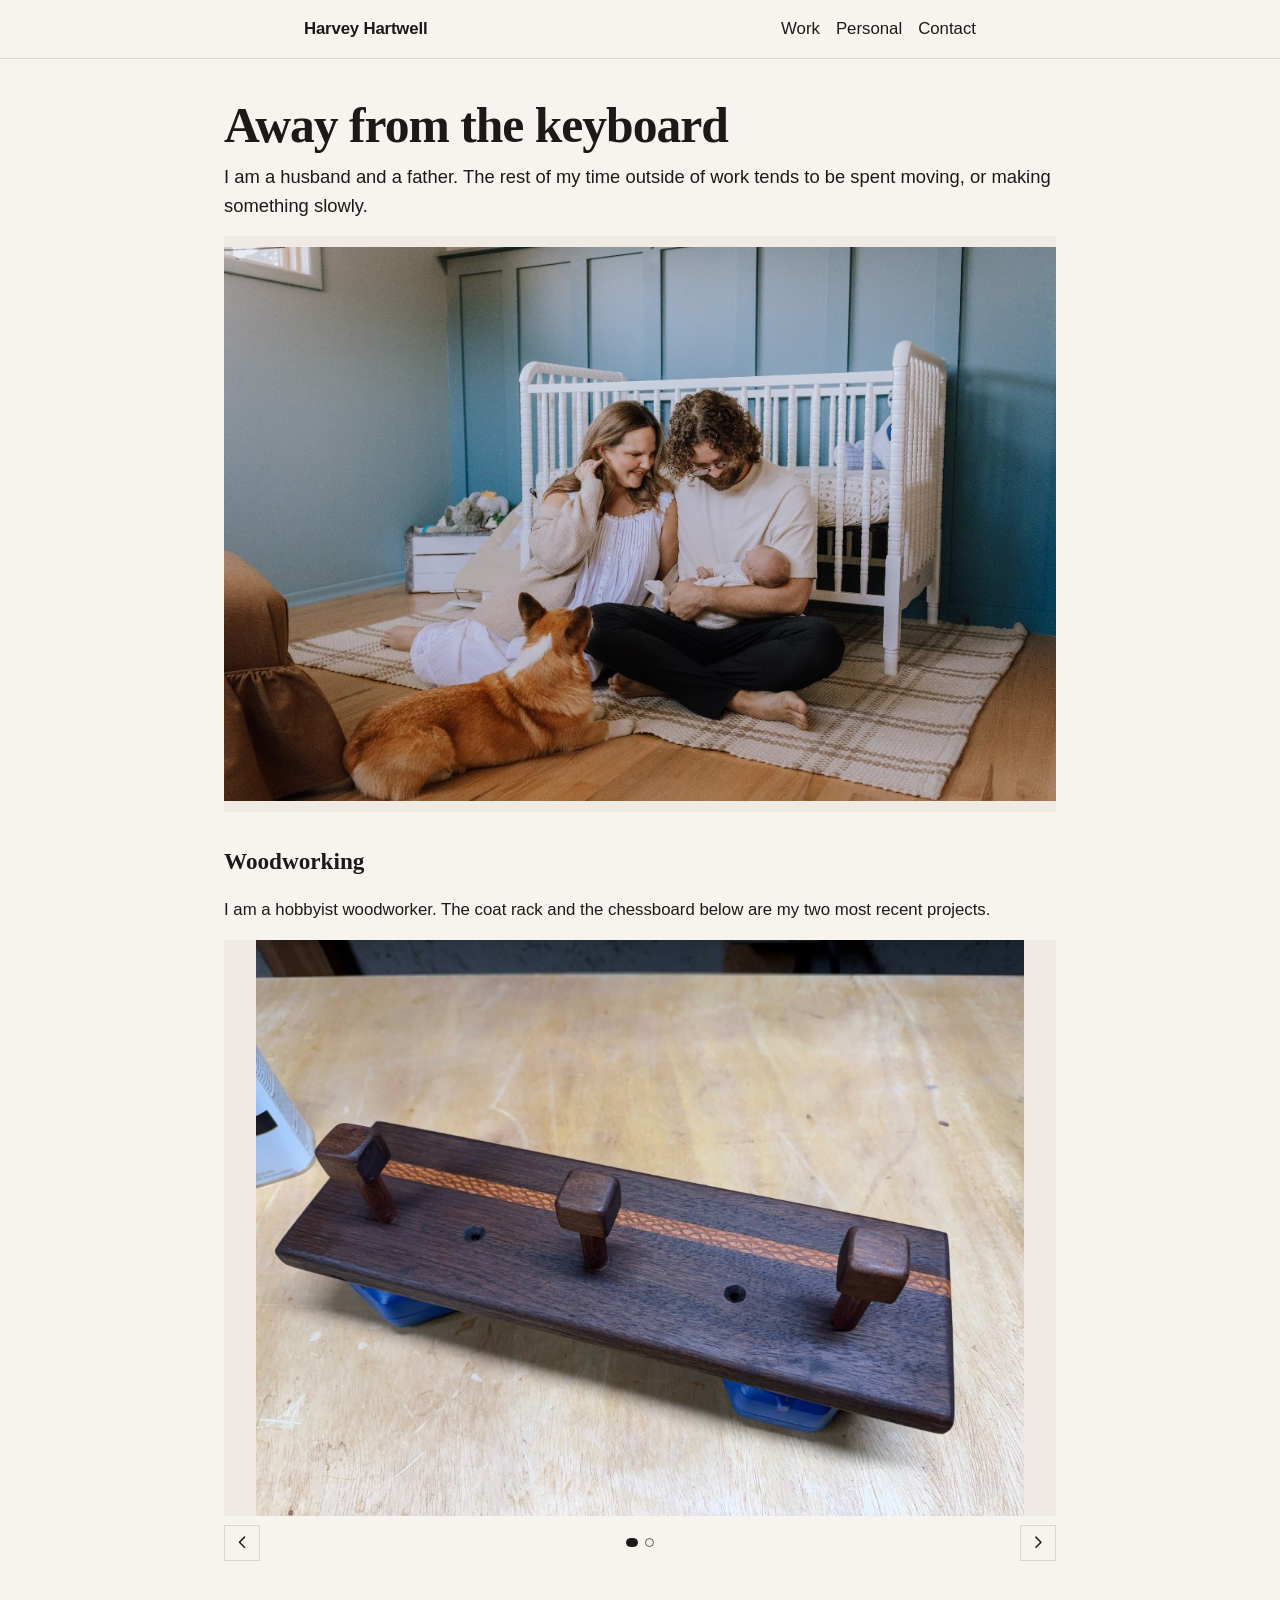
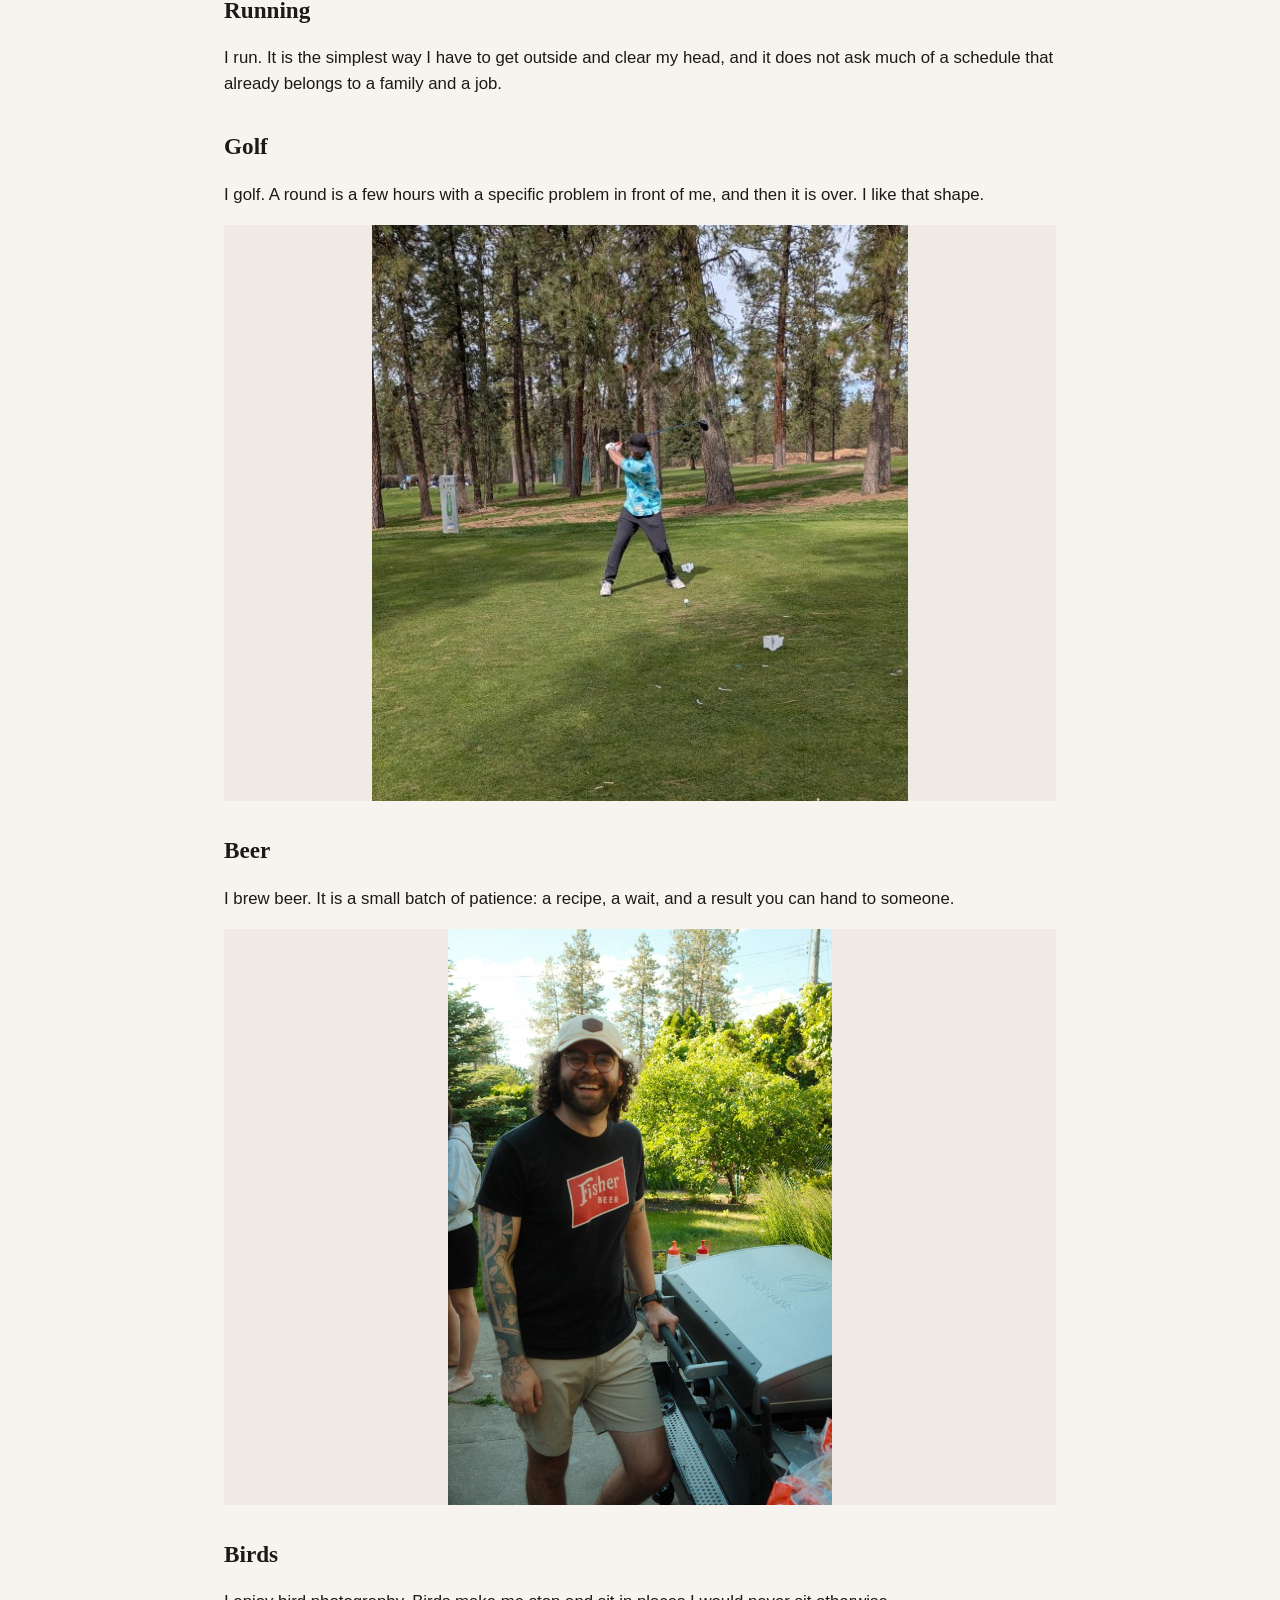
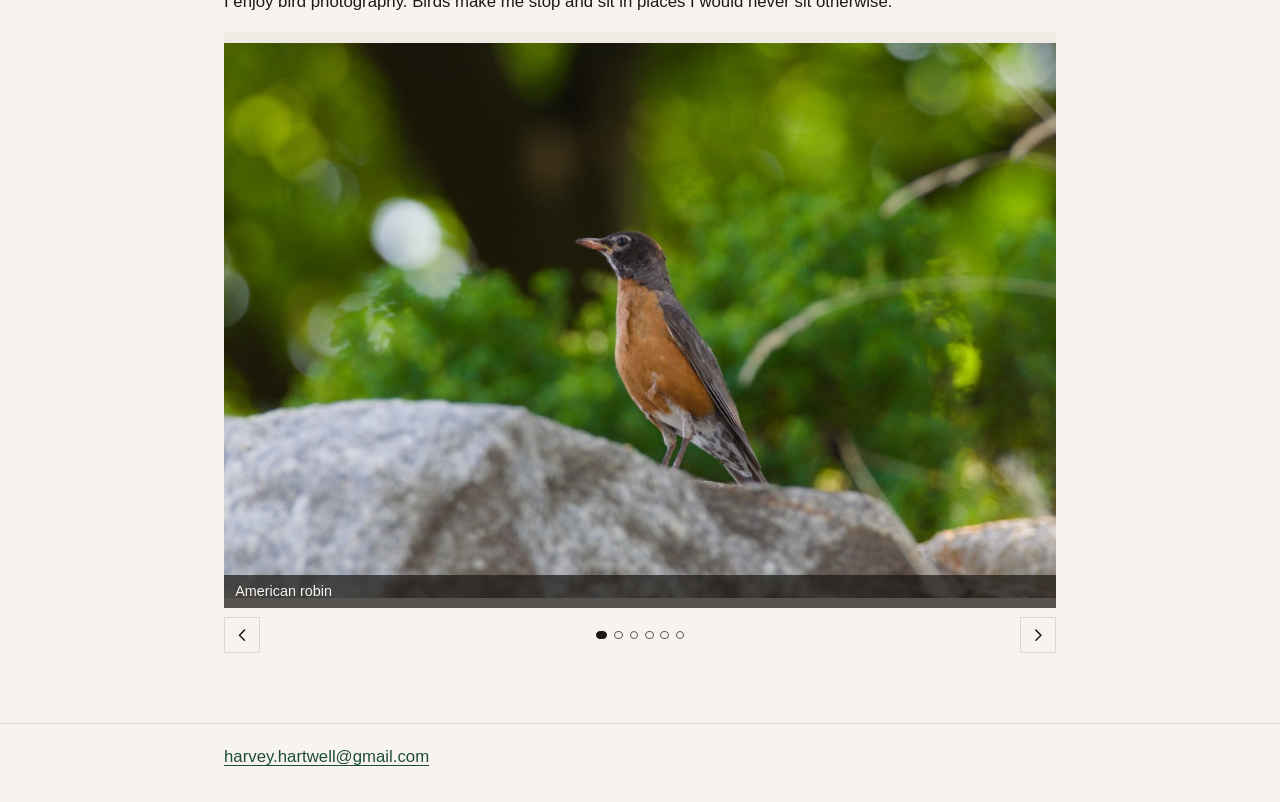
==== personal.html @ fe86a916 "Add the personal site so it can be hosted from GitHub." ====
<!DOCTYPE html>
<html lang="en">
<head>
  <meta charset="utf-8">
  <meta name="viewport" content="width=device-width, initial-scale=1">
  <title>Personal — Harvey Hartwell</title>
  <meta name="description" content="Harvey Hartwell is a husband and father. He runs, woodworks, golfs, brews beer, builds furniture, and dabbles in bird photography.">
  <link rel="stylesheet" href="styles.css?v=12">
</head>
<body>
  <header class="site">
    <div class="bar">
      <a class="brand" href="index.html">Harvey Hartwell</a>
      <nav aria-label="Primary">
        <a href="index.html">Work</a>
        <a href="personal.html">Personal</a>
        <a href="index.html#contact">Contact</a>
      </nav>
    </div>
  </header>

  <main class="wrap wide">
    <h1>Away from the keyboard</h1>
    <p class="lede">I am a husband and a father. The rest of my time outside of work tends to be spent moving, or making something slowly.</p>
    <figure>
      <img src="images/family.jpg" alt="Harvey sitting on the floor with his wife, their baby, and their dog in a nursery.">
    </figure>

    <h2>Woodworking</h2>
    <p>I am a hobbyist woodworker. The coat rack and the chessboard below are my two most recent projects.</p>
    <div class="carousel" data-carousel aria-label="Woodworking">
      <div class="carousel-view">
        <figure class="slide is-active">
          <img src="images/coat-rack.jpg" alt="A dark wood coat rack with three pegs and a light inlaid stripe, sitting on a workbench.">
        </figure>
        <figure class="slide">
          <img src="images/chessboard.jpg" alt="A wooden chessboard with a dark red frame and a full set of pieces, on a wooden table.">
        </figure>
      </div>
      <div class="carousel-controls">
        <button type="button" data-prev aria-label="Previous">
          <svg viewBox="0 0 20 20" aria-hidden="true" focusable="false"><path d="M12.5 4.5 7 10l5.5 5.5" fill="none" stroke="currentColor" stroke-width="1.6" stroke-linecap="round" stroke-linejoin="round"/></svg>
        </button>
        <div class="dots" data-dots></div>
        <button type="button" data-next aria-label="Next">
          <svg viewBox="0 0 20 20" aria-hidden="true" focusable="false"><path d="M7.5 4.5 13 10l-5.5 5.5" fill="none" stroke="currentColor" stroke-width="1.6" stroke-linecap="round" stroke-linejoin="round"/></svg>
        </button>
      </div>
    </div>

    <h2>Running</h2>
    <p>I run. It is the simplest way I have to get outside and clear my head, and it does not ask much of a schedule that already belongs to a family and a job.</p>

    <h2>Golf</h2>
    <p>I golf. A round is a few hours with a specific problem in front of me, and then it is over. I like that shape.</p>
    <figure>
      <img src="images/golf.jpg?v=2" alt="Harvey mid-swing on a golf course, in a blue patterned shirt, with tall pine trees behind him.">
    </figure>

    <h2>Beer</h2>
    <p>I brew beer. It is a small batch of patience: a recipe, a wait, and a result you can hand to someone.</p>
    <figure>
      <img src="images/outside.jpg" alt="Harvey smiling outdoors next to a grill, wearing a cap and a Fisher Beer shirt.">
    </figure>

    <h2>Birds</h2>
    <p>I enjoy bird photography. Birds make me stop and sit in places I would never sit otherwise.</p>
    <div class="carousel" data-carousel aria-label="Birds">
      <div class="carousel-view">
        <figure class="slide is-active">
          <img src="images/american-robin.jpg" alt="An American robin standing on a gray rock, with green trees behind it.">
          <figcaption>American robin</figcaption>
        </figure>
        <figure class="slide">
          <img src="images/mallard.jpg" alt="A female mallard swimming, reflected in dark water.">
          <figcaption>Mallard</figcaption>
        </figure>
        <figure class="slide">
          <img src="images/coopers-hawk.jpg" alt="A Cooper's hawk perched on a bare branch against a warm sky.">
          <figcaption>Cooper's hawk</figcaption>
        </figure>
        <figure class="slide">
          <img src="images/california-quail.jpg" alt="A California quail standing on a rock with food in its beak.">
          <figcaption>California quail</figcaption>
        </figure>
        <figure class="slide">
          <img src="images/pygmy-nuthatch.jpg" alt="A pygmy nuthatch clinging upside down to the underside of a tree limb.">
          <figcaption>Pygmy nuthatch</figcaption>
        </figure>
        <figure class="slide">
          <img src="images/calliope-hummingbird.jpg" alt="A Calliope hummingbird perched on a thin twig among out-of-focus leaves.">
          <figcaption>Calliope hummingbird</figcaption>
        </figure>
      </div>
      <div class="carousel-controls">
        <button type="button" data-prev aria-label="Previous">
          <svg viewBox="0 0 20 20" aria-hidden="true" focusable="false"><path d="M12.5 4.5 7 10l5.5 5.5" fill="none" stroke="currentColor" stroke-width="1.6" stroke-linecap="round" stroke-linejoin="round"/></svg>
        </button>
        <div class="dots" data-dots></div>
        <button type="button" data-next aria-label="Next">
          <svg viewBox="0 0 20 20" aria-hidden="true" focusable="false"><path d="M7.5 4.5 13 10l-5.5 5.5" fill="none" stroke="currentColor" stroke-width="1.6" stroke-linecap="round" stroke-linejoin="round"/></svg>
        </button>
      </div>
    </div>
  </main>
  <script src="carousel.js?v=4"></script>

  <footer class="site">
    <div class="wrap wide"><a href="mailto:harvey.hartwell@gmail.com">harvey.hartwell@gmail.com</a></div>
  </footer>
</body>
</html>
---- styles.css ----
:root {
  --ink: #1c1916;
  --muted: #5c564e;
  --line: #ddd6cc;
  --paper: #f7f4ef;
  --card: #fffdf9;
  --accent: #1f4d3a;
  --accent-soft: #e7f0eb;
}

* { box-sizing: border-box; }

html { scroll-behavior: smooth; }

body {
  margin: 0;
  background: var(--paper);
  color: var(--ink);
  font-family: "Avenir Next", "Segoe UI", sans-serif;
  font-size: 1.05rem;
  line-height: 1.55;
}

a {
  color: var(--accent);
  text-underline-offset: 0.15em;
}

a:hover { color: #143628; }

a:focus-visible,
button:focus-visible {
  outline: 2px solid var(--accent);
  outline-offset: 3px;
}

.wrap {
  width: min(42rem, calc(100% - 2rem));
  margin: 0 auto;
}

header.site {
  position: sticky;
  top: 0;
  z-index: 2;
  border-bottom: 1px solid var(--line);
  background: var(--paper);
}

#work,
#contact {
  scroll-margin-top: 4.5rem;
}

.bar {
  display: flex;
  justify-content: space-between;
  align-items: baseline;
  gap: 1rem;
  width: min(42rem, calc(100% - 2rem));
  margin: 0 auto;
  padding: 1rem 0;
}

.brand {
  color: var(--ink);
  font-weight: 650;
  text-decoration: none;
  letter-spacing: -0.01em;
}

nav {
  display: flex;
  gap: 1rem;
}

nav a {
  color: var(--ink);
  text-decoration: none;
}

nav a:hover { text-decoration: underline; }

main { padding: 2.5rem 0 4rem; }

h1 {
  font-family: "Iowan Old Style", Palatino, Georgia, serif;
  font-size: clamp(2.2rem, 5vw, 3.1rem);
  font-weight: 600;
  letter-spacing: -0.02em;
  line-height: 1.1;
  margin: 0 0 0.6rem;
}

h2 {
  font-family: "Iowan Old Style", Palatino, Georgia, serif;
  font-size: 1.45rem;
  font-weight: 600;
  margin: 2rem 0 0.4rem;
}

.lede {
  font-size: 1.15rem;
  margin: 0 0 1rem;
}

.muted { color: var(--muted); }

.status {
  display: inline-block;
  margin: 0 0 0.8rem;
  padding: 0.15rem 0.5rem;
  border-radius: 999px;
  background: var(--accent-soft);
  color: var(--accent);
  font-size: 0.82rem;
  font-weight: 650;
  letter-spacing: 0.02em;
}

.work {
  list-style: none;
  margin: 1.5rem 0 0;
  padding: 0;
}

.work li {
  border-top: 1px solid var(--line);
}

.work summary {
  display: block;
  position: relative;
  padding: 1rem 1.75rem 1rem 0;
  cursor: pointer;
  list-style: none;
}

.work summary::-webkit-details-marker {
  display: none;
}

.work summary::marker {
  content: "";
}

.work summary::after {
  content: "+";
  position: absolute;
  top: 1.15rem;
  right: 0;
  color: var(--muted);
  font-size: 1.35rem;
  line-height: 1;
}

.work details[open] summary::after {
  content: "\2212";
}

.work summary:hover h3 {
  color: var(--accent);
}

.work summary h3 {
  margin: 0.25rem 0;
  font-family: "Iowan Old Style", Palatino, Georgia, serif;
  font-size: 1.35rem;
  font-weight: 600;
}

.work summary p {
  margin: 0;
}

.detail {
  margin: 0 0 0.35rem;
  padding: 0.15rem 0 1rem 0.9rem;
  border-left: 2px solid var(--line);
}

@supports selector(::details-content) {
  .work details {
    interpolate-size: allow-keywords;
  }

  .work details::details-content {
    height: 0;
    overflow: clip;
    transition:
      height 0.4s ease,
      content-visibility 0.4s allow-discrete;
  }

  .work details[open]::details-content {
    height: auto;
  }

  @starting-style {
    .work details[open]::details-content {
      height: 0;
    }
  }
}

@media (prefers-reduced-motion: reduce) {
  .work details::details-content,
  .slide,
  .dots button,
  .dots button::before {
    transition: none;
  }
}

.detail h4 {
  margin: 1.15rem 0 0.25rem;
  font-family: "Iowan Old Style", Palatino, Georgia, serif;
  font-size: 1.15rem;
  font-weight: 600;
}

.detail p {
  margin: 0.35rem 0 0.7rem;
}

.meta {
  color: var(--muted);
  font-size: 0.9rem;
}

section p { margin: 0.4rem 0 0.8rem; }

ul.plain {
  margin: 0.3rem 0 0.8rem;
  padding-left: 1.15rem;
}

ul.plain li { margin: 0.25rem 0; }

.stack {
  margin-top: 1.5rem;
  padding-top: 1rem;
  border-top: 1px solid var(--line);
  color: var(--muted);
}

footer.site {
  border-top: 1px solid var(--line);
  padding: 1.25rem 0 2rem;
  color: var(--muted);
}

.back {
  display: block;
  margin-bottom: 1rem;
  color: var(--muted);
}

.wide { width: min(52rem, calc(100% - 2rem)); }

figure {
  margin: 1rem 0 0;
}

figure img {
  display: block;
  width: 100%;
  height: min(70vh, 36rem);
  object-fit: contain;
  object-position: center;
  background: #efeae3;
}

figcaption {
  margin-top: 0.35rem;
  color: var(--muted);
  font-size: 0.9rem;
}

.carousel {
  margin: 1rem 0 0.4rem;
}

.carousel-view {
  position: relative;
  width: 100%;
  height: min(70vh, 36rem);
  overflow: hidden;
  background: #efeae3;
}

.slide {
  position: absolute;
  inset: 0;
  margin: 0;
  opacity: 0;
  pointer-events: none;
  transition: opacity 0.2s ease;
}

.slide.is-active {
  opacity: 1;
  pointer-events: auto;
  z-index: 1;
}

.slide img {
  width: 100%;
  height: 100%;
  max-width: 100%;
  max-height: 100%;
  object-fit: contain;
  background: transparent;
}

.slide figcaption {
  position: absolute;
  left: 0;
  right: 0;
  bottom: 0;
  margin: 0;
  padding: 0.35rem 0.7rem;
  background: rgb(28 25 22 / 72%);
  color: #f7f4ef;
}

.carousel-controls {
  display: flex;
  justify-content: space-between;
  align-items: center;
  gap: 0.75rem;
  margin-top: 0.55rem;
}

.carousel-controls [data-prev],
.carousel-controls [data-next] {
  display: grid;
  place-items: center;
  width: 2.25rem;
  height: 2.25rem;
  padding: 0;
  color: var(--ink);
  background: transparent;
  border: 1px solid var(--line);
  cursor: pointer;
  transition: color 0.2s ease, border-color 0.2s ease;
}

.carousel-controls [data-prev] svg,
.carousel-controls [data-next] svg {
  width: 1.15rem;
  height: 1.15rem;
}

.carousel-controls [data-prev]:hover,
.carousel-controls [data-next]:hover {
  border-color: var(--accent);
  color: var(--accent);
}

.dots {
  display: flex;
  align-items: center;
  justify-content: center;
  gap: 0.1rem;
}

.dots button {
  display: grid;
  place-items: center;
  padding: 0.16rem;
  border: 0;
  border-radius: 999px;
  background: transparent;
  cursor: pointer;
}

.dots button::before {
  content: "";
  box-sizing: content-box;
  width: 0.42rem;
  height: 0.42rem;
  padding: 0;
  border: 1.5px solid var(--muted);
  border-radius: 999px;
  background: transparent;
  transition:
    padding 0.28s ease,
    background-color 0.28s ease,
    border-color 0.28s ease;
}

.dots button.is-active::before {
  padding: 0 0.1rem;
  background: var(--ink);
  border-color: var(--ink);
}

@media (max-width: 640px) {
  .bar {
    flex-direction: column;
    align-items: flex-start;
    gap: 0.4rem;
  }

  main { padding-top: 1.75rem; }

  .carousel-view,
  figure img { height: min(58vh, 28rem); }
}
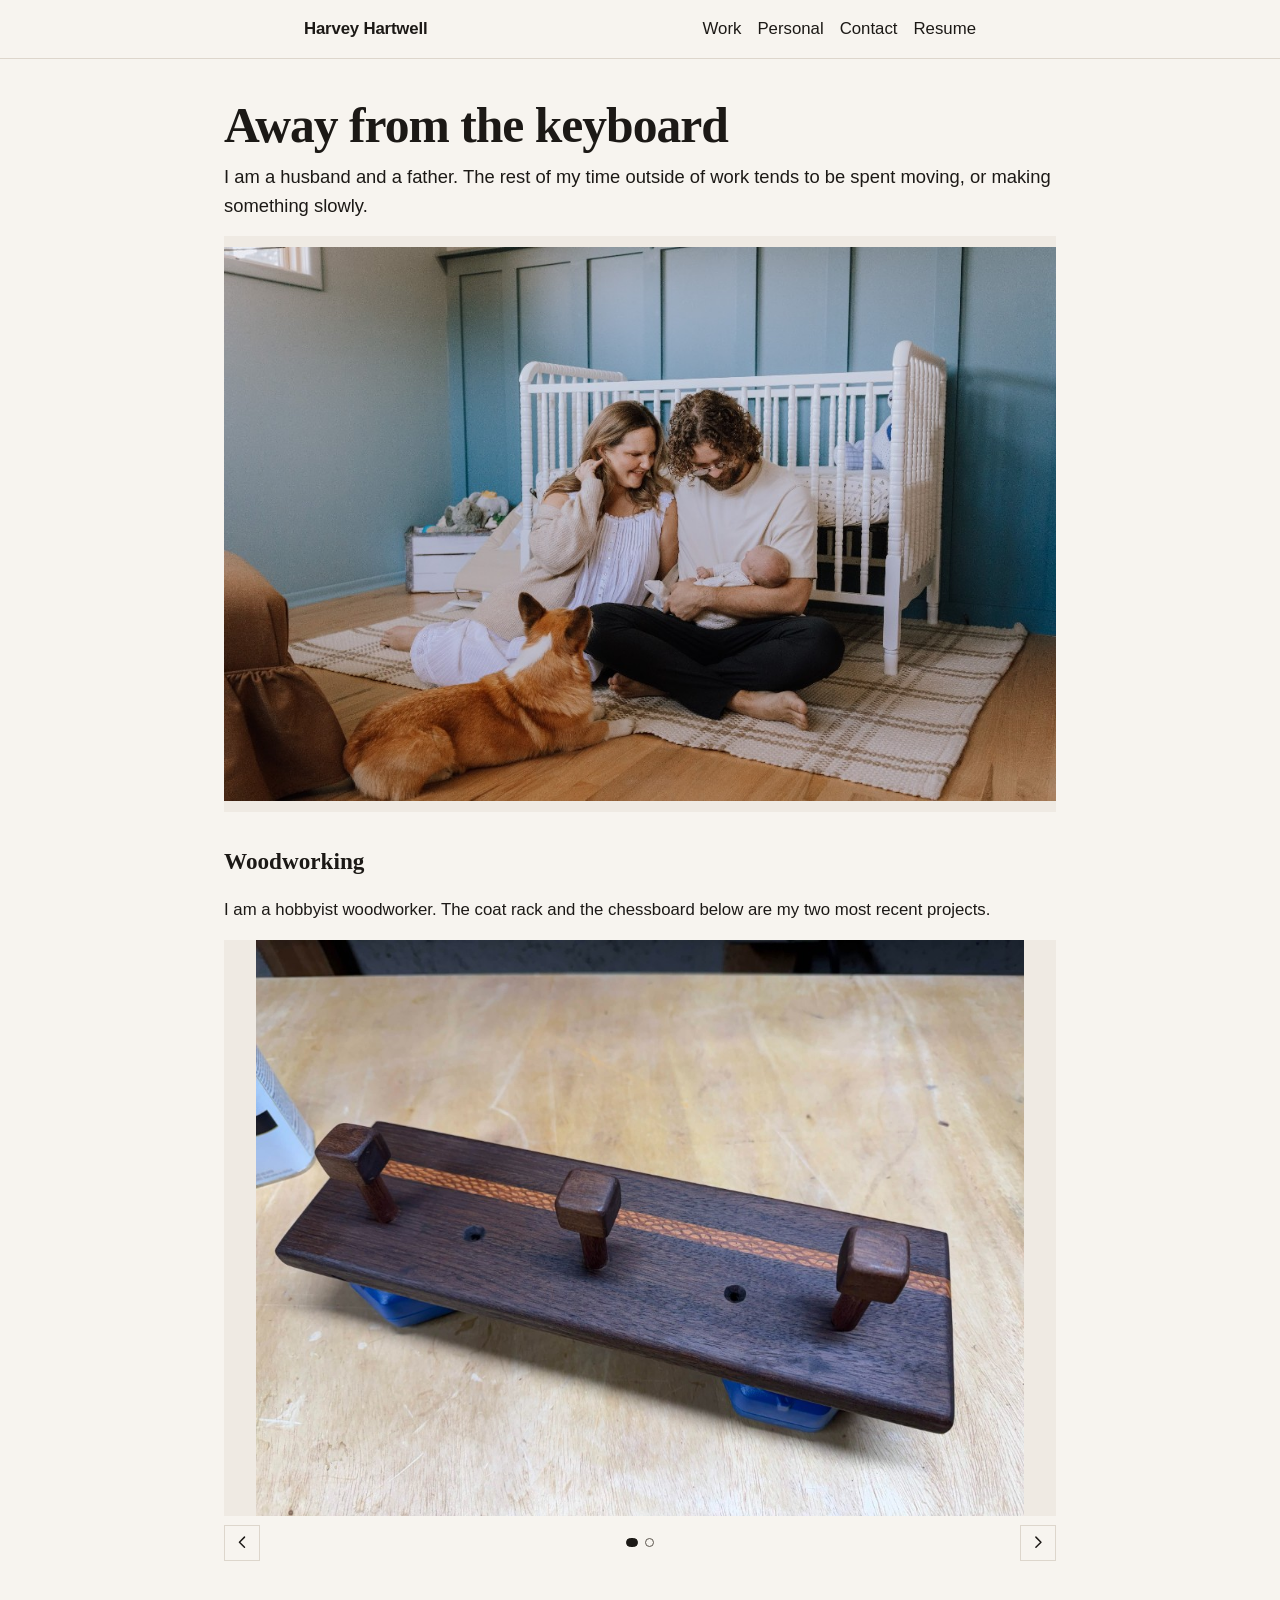
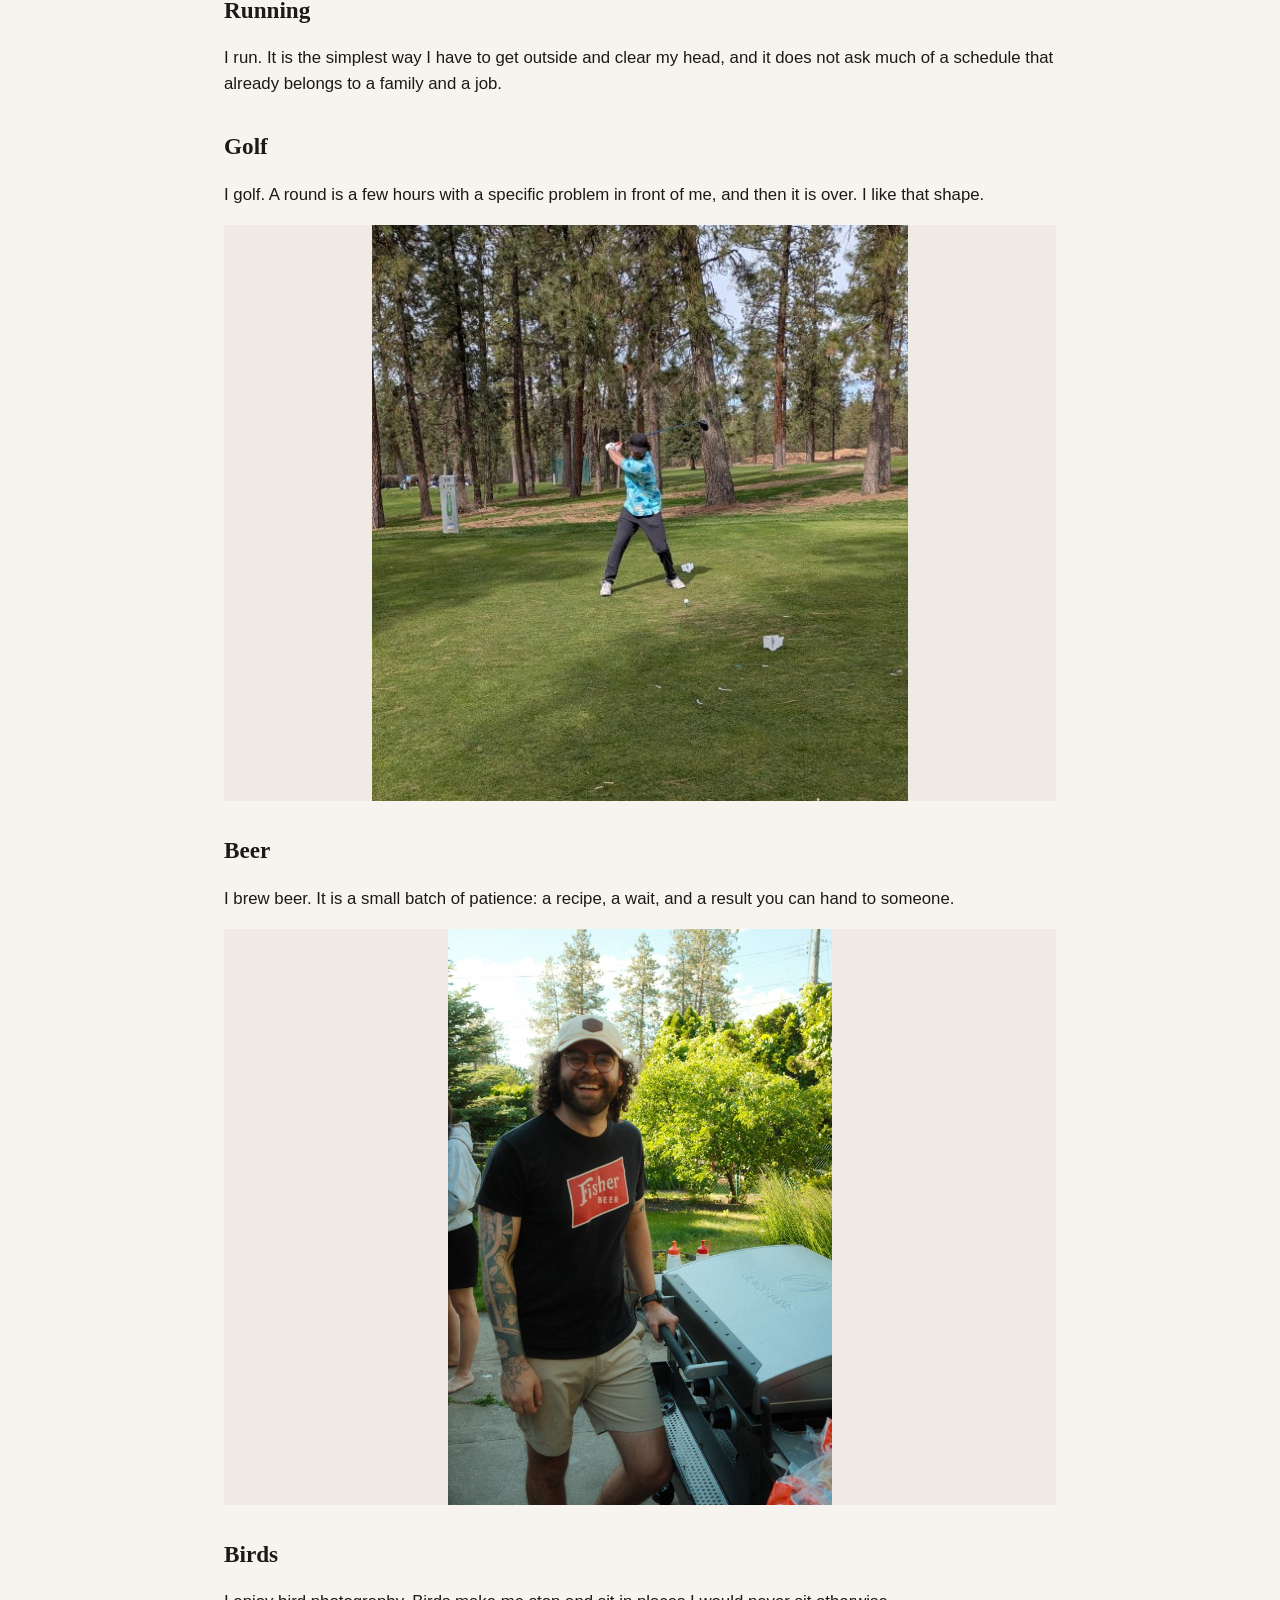
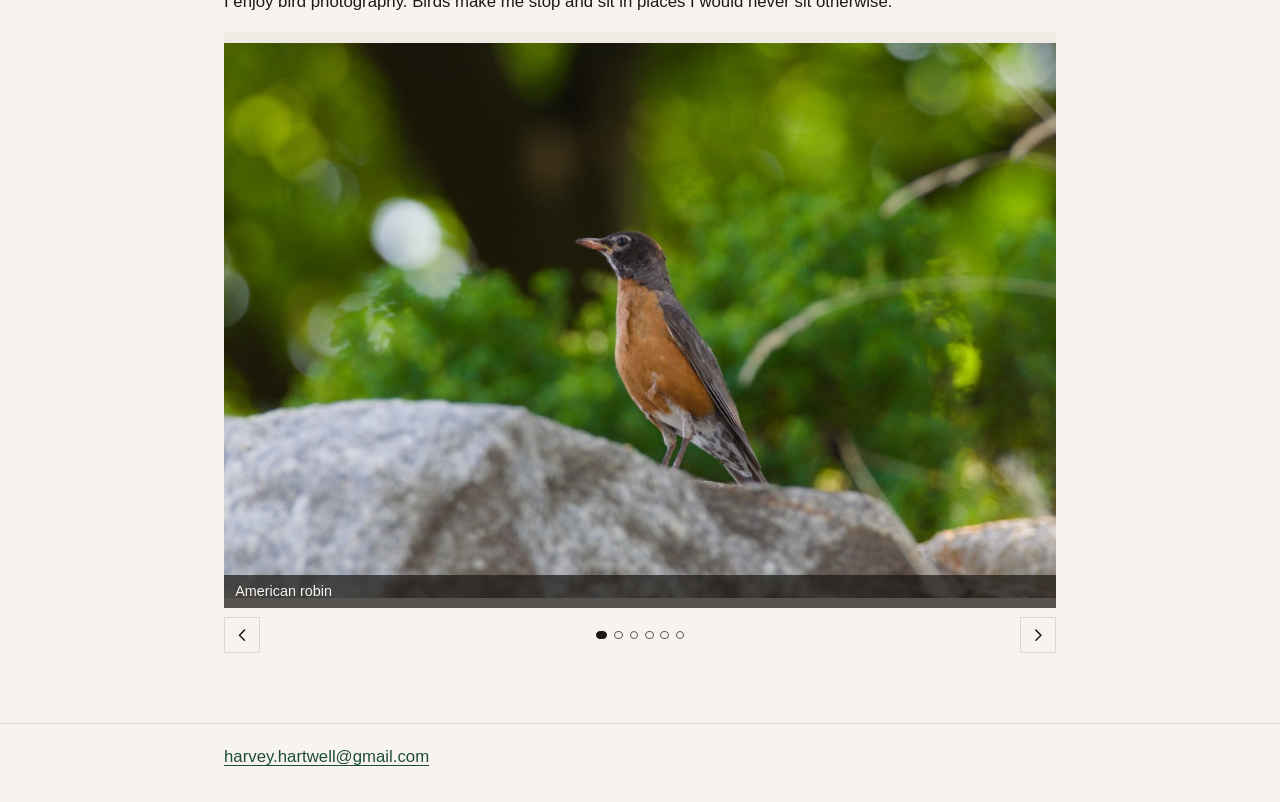
==== commit 9fd10d14: "Add a resume link next to Contact." ====
--- a/personal.html
+++ b/personal.html
@@ -15,6 +15,7 @@
         <a href="index.html">Work</a>
         <a href="personal.html">Personal</a>
         <a href="index.html#contact">Contact</a>
+        <a href="harvey-hartwell-resume.pdf">Resume</a>
       </nav>
     </div>
   </header>
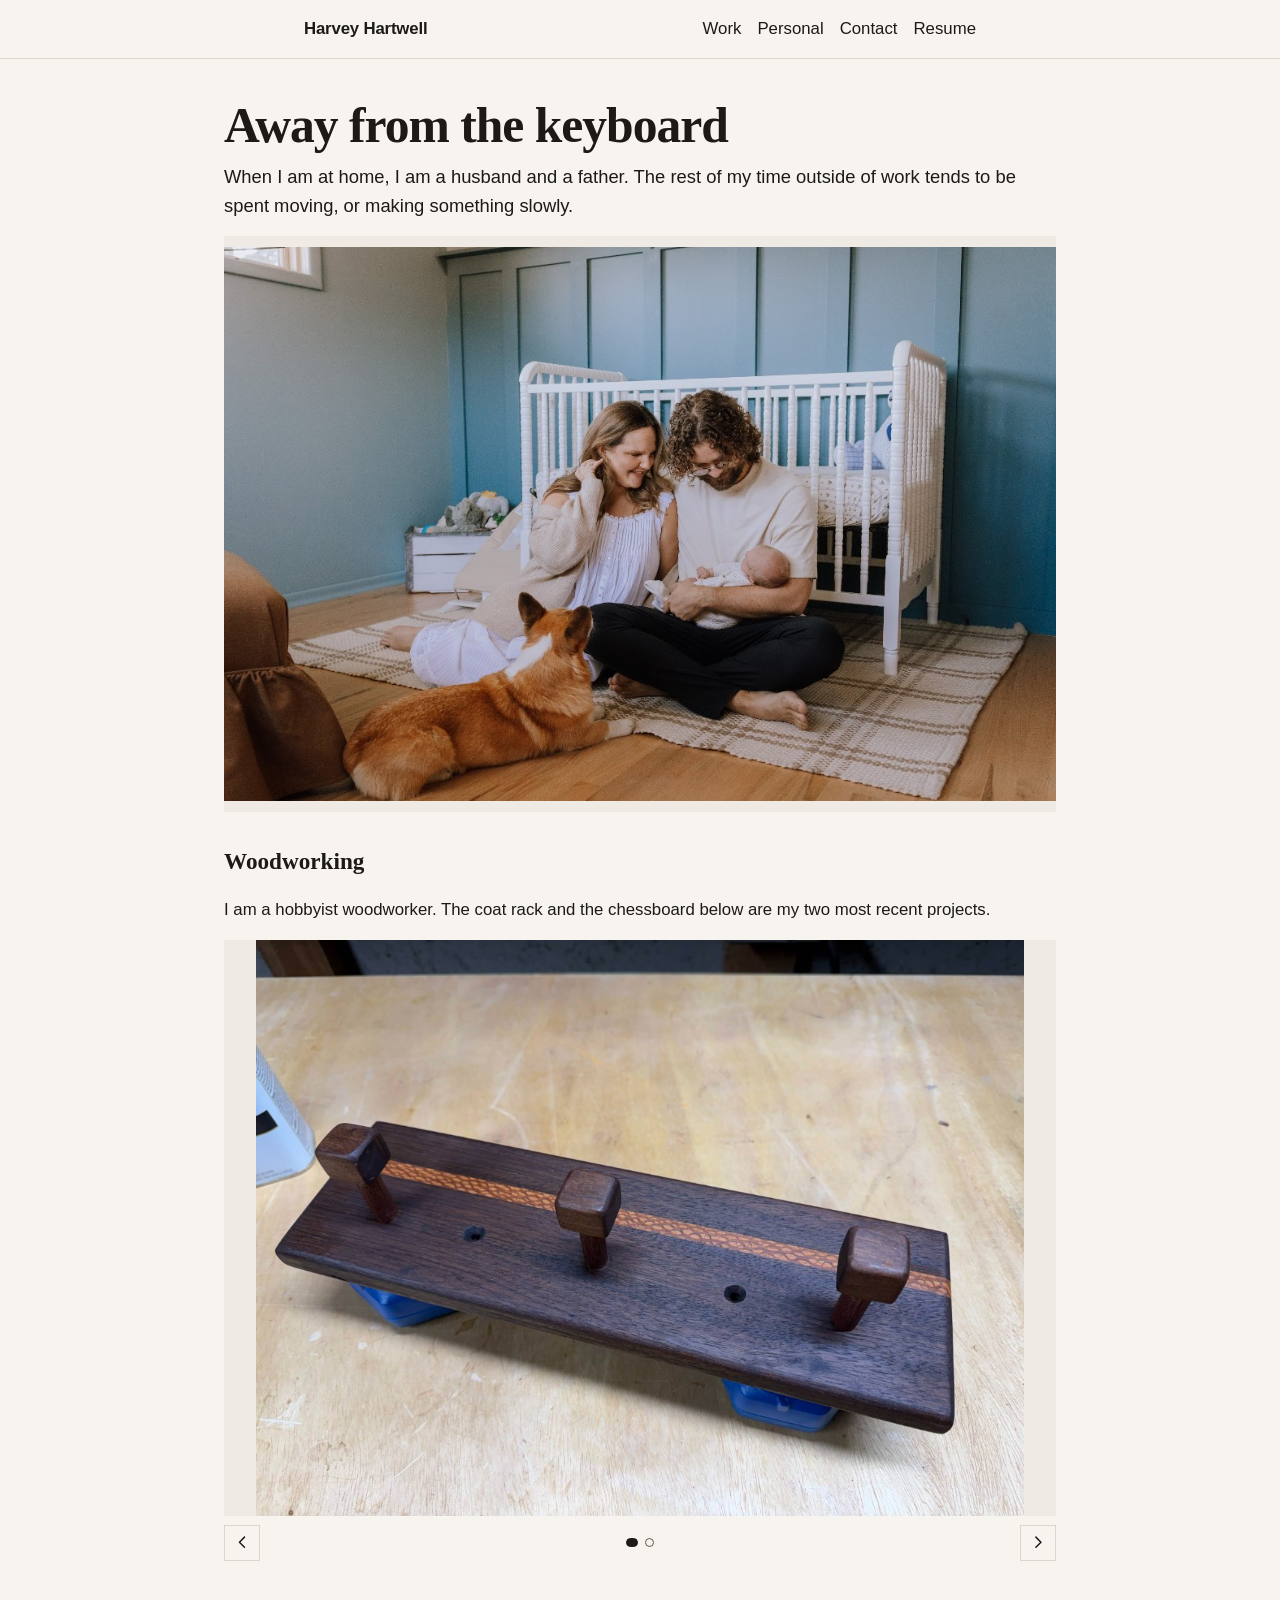
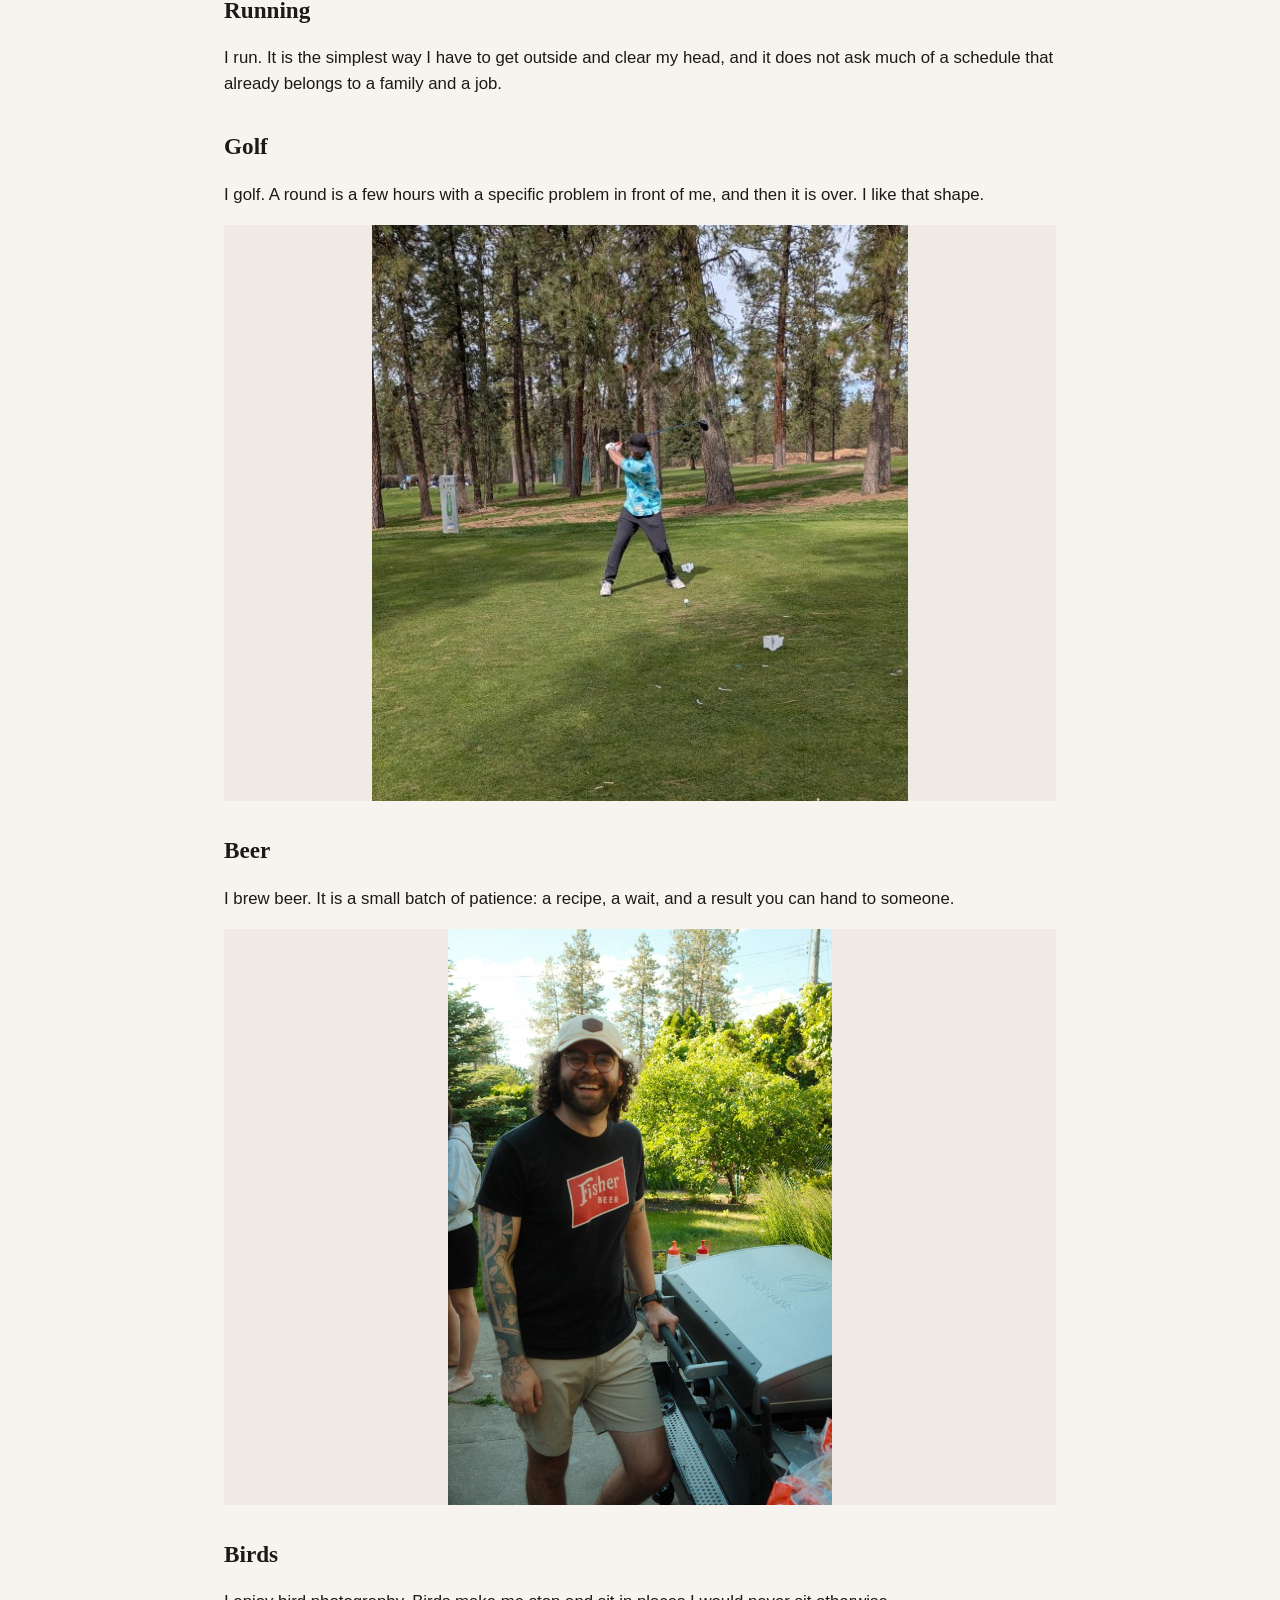
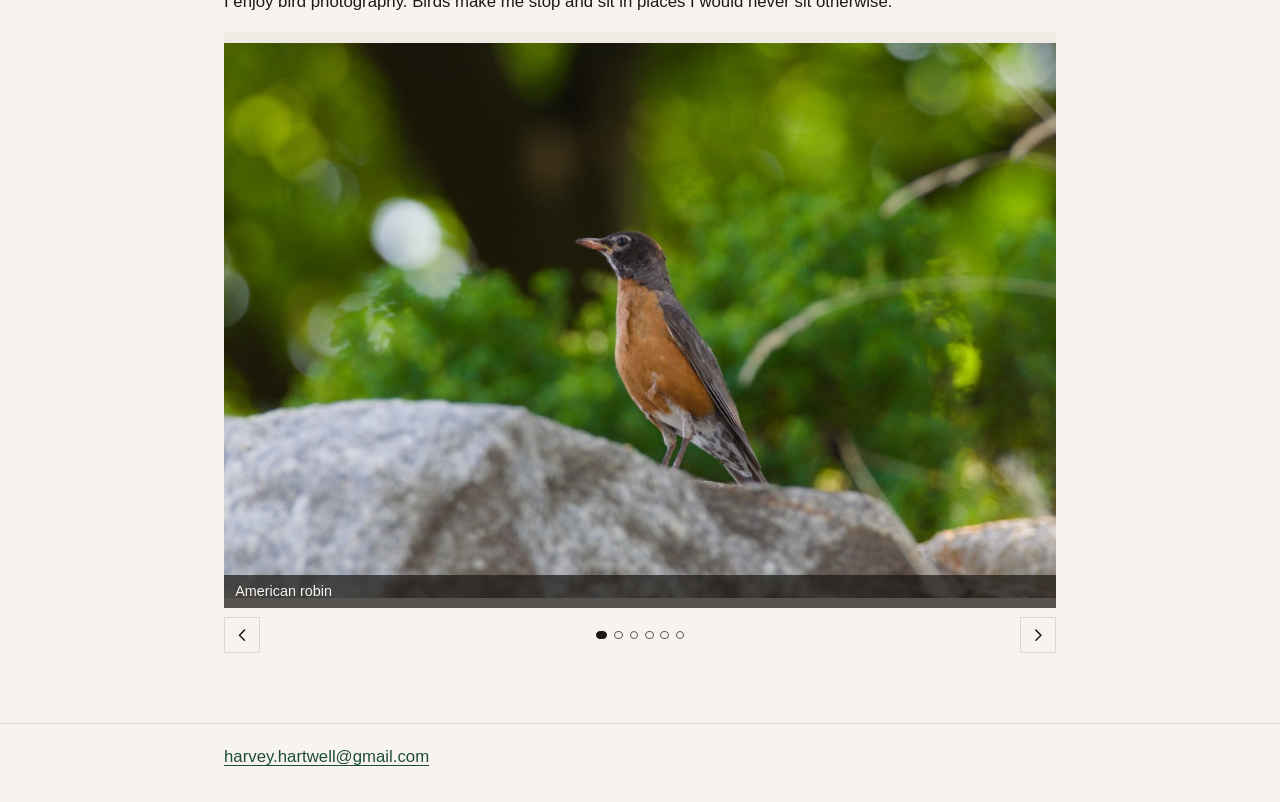
==== commit d4833514: "working tweak" ====
--- a/personal.html
+++ b/personal.html
@@ -22,7 +22,7 @@
 
   <main class="wrap wide">
     <h1>Away from the keyboard</h1>
-    <p class="lede">I am a husband and a father. The rest of my time outside of work tends to be spent moving, or making something slowly.</p>
+    <p class="lede">When I am at home, I am a husband and a father. The rest of my time outside of work tends to be spent moving, or making something slowly.</p>
     <figure>
       <img src="images/family.jpg" alt="Harvey sitting on the floor with his wife, their baby, and their dog in a nursery.">
     </figure>
--- a/styles.css
+++ b/styles.css
@@ -221,6 +221,16 @@
 
 .detail p {
   margin: 0.35rem 0 0.7rem;
+}
+
+.detail figure {
+  margin: 0.55rem 0 0.75rem;
+}
+
+.detail figure img {
+  height: auto;
+  background: transparent;
+  border: 1px solid var(--line);
 }
 
 .meta {
